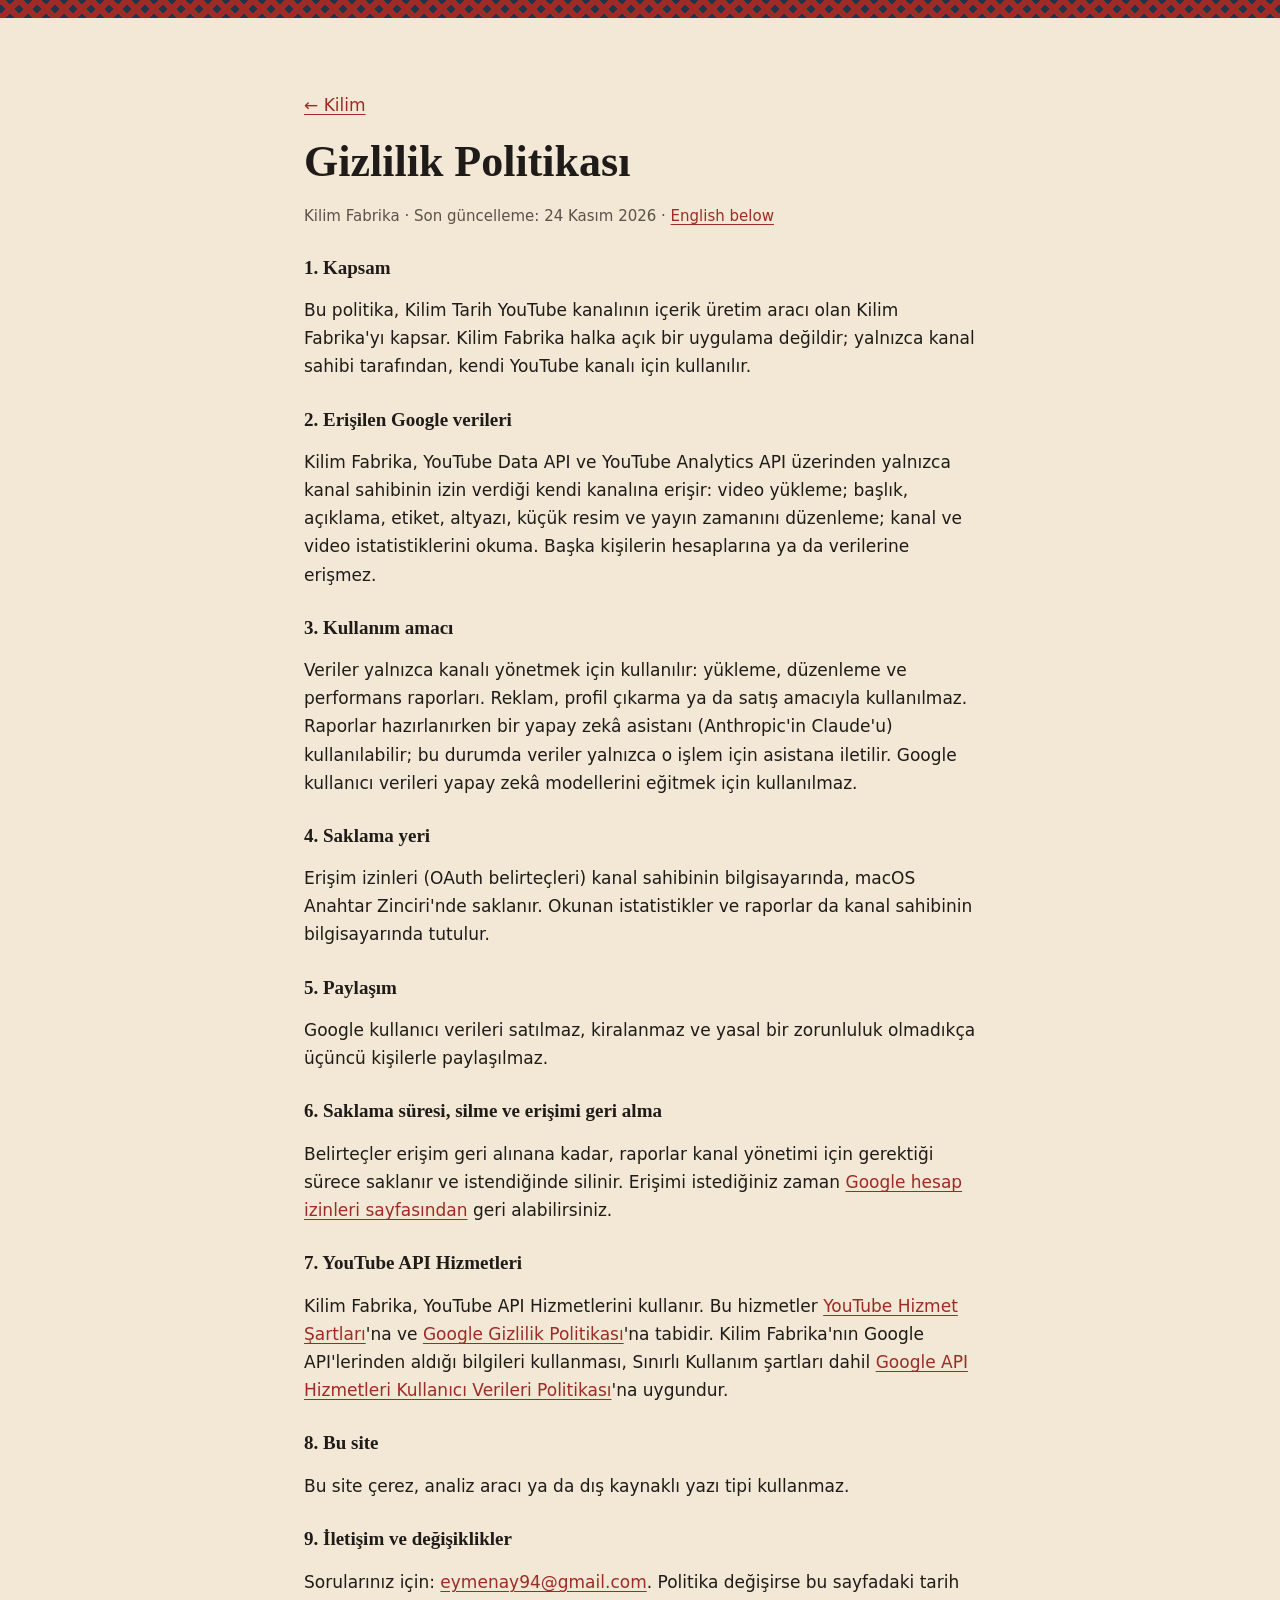
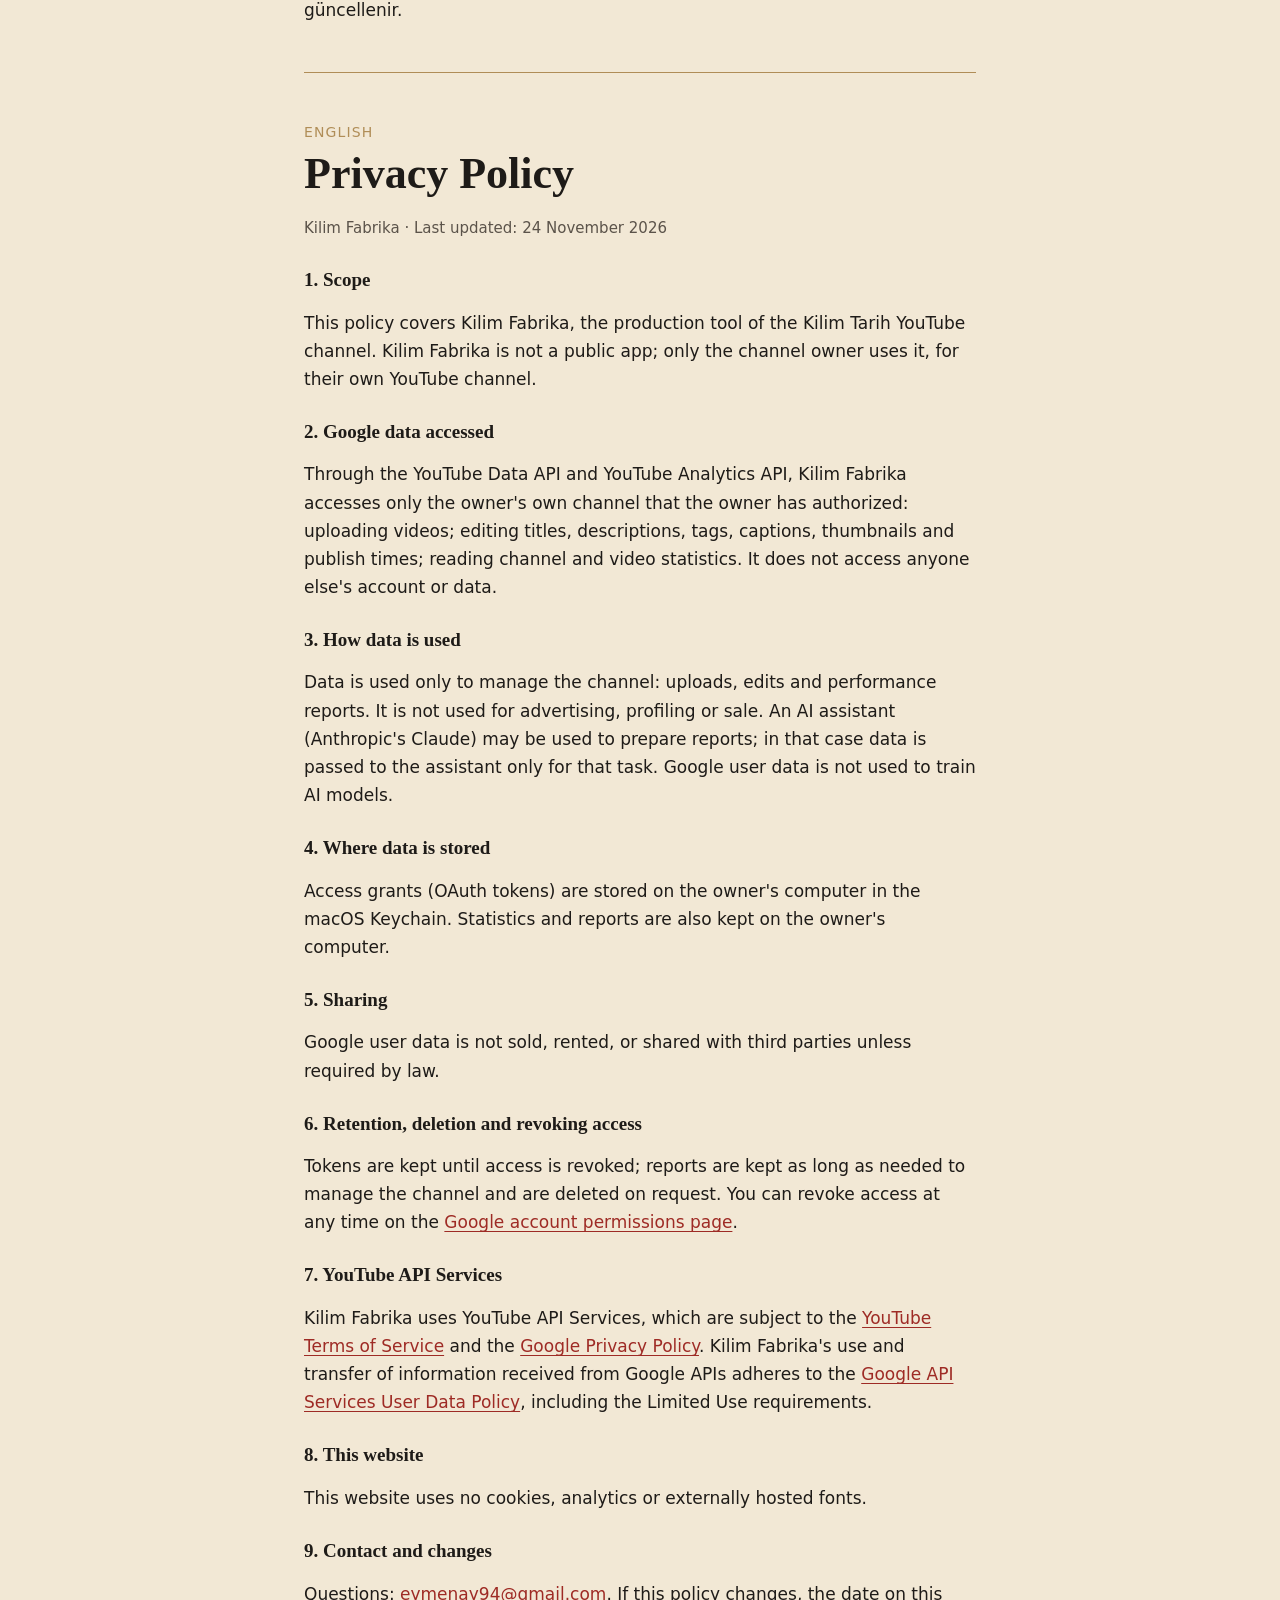
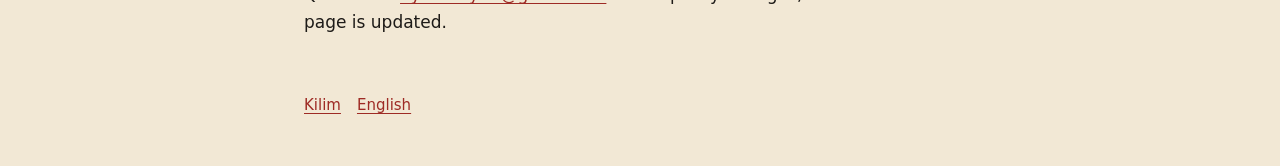
==== gizlilik/index.html @ 59be46a1 "Kilim tanıtım ve gizlilik sayfası" ====
<!DOCTYPE html>
<html lang="tr">
<head>
<meta charset="utf-8">
<meta name="viewport" content="width=device-width, initial-scale=1">
<title>Gizlilik Politikası / Privacy Policy — Kilim Fabrika</title>
<link rel="stylesheet" href="../stil.css">
</head>
<body>
<div class="kenar" aria-hidden="true"></div>
<main>
  <p><a href="../">← Kilim</a></p>
  <h1>Gizlilik Politikası</h1>
  <p class="tarih">Kilim Fabrika · Son güncelleme: 24 Kasım 2026 · <a href="#en">English below</a></p>

  <h3>1. Kapsam</h3>
  <p>Bu politika, Kilim Tarih YouTube kanalının içerik üretim aracı olan Kilim Fabrika'yı kapsar. Kilim Fabrika halka açık bir uygulama değildir; yalnızca kanal sahibi tarafından, kendi YouTube kanalı için kullanılır.</p>

  <h3>2. Erişilen Google verileri</h3>
  <p>Kilim Fabrika, YouTube Data API ve YouTube Analytics API üzerinden yalnızca kanal sahibinin izin verdiği kendi kanalına erişir: video yükleme; başlık, açıklama, etiket, altyazı, küçük resim ve yayın zamanını düzenleme; kanal ve video istatistiklerini okuma. Başka kişilerin hesaplarına ya da verilerine erişmez.</p>

  <h3>3. Kullanım amacı</h3>
  <p>Veriler yalnızca kanalı yönetmek için kullanılır: yükleme, düzenleme ve performans raporları. Reklam, profil çıkarma ya da satış amacıyla kullanılmaz. Raporlar hazırlanırken bir yapay zekâ asistanı (Anthropic'in Claude'u) kullanılabilir; bu durumda veriler yalnızca o işlem için asistana iletilir. Google kullanıcı verileri yapay zekâ modellerini eğitmek için kullanılmaz.</p>

  <h3>4. Saklama yeri</h3>
  <p>Erişim izinleri (OAuth belirteçleri) kanal sahibinin bilgisayarında, macOS Anahtar Zinciri'nde saklanır. Okunan istatistikler ve raporlar da kanal sahibinin bilgisayarında tutulur.</p>

  <h3>5. Paylaşım</h3>
  <p>Google kullanıcı verileri satılmaz, kiralanmaz ve yasal bir zorunluluk olmadıkça üçüncü kişilerle paylaşılmaz.</p>

  <h3>6. Saklama süresi, silme ve erişimi geri alma</h3>
  <p>Belirteçler erişim geri alınana kadar, raporlar kanal yönetimi için gerektiği sürece saklanır ve istendiğinde silinir. Erişimi istediğiniz zaman <a href="https://security.google.com/settings/security/permissions">Google hesap izinleri sayfasından</a> geri alabilirsiniz.</p>

  <h3>7. YouTube API Hizmetleri</h3>
  <p>Kilim Fabrika, YouTube API Hizmetlerini kullanır. Bu hizmetler <a href="https://www.youtube.com/t/terms">YouTube Hizmet Şartları</a>'na ve <a href="https://www.google.com/policies/privacy">Google Gizlilik Politikası</a>'na tabidir. Kilim Fabrika'nın Google API'lerinden aldığı bilgileri kullanması, Sınırlı Kullanım şartları dahil <a href="https://developers.google.com/terms/api-services-user-data-policy">Google API Hizmetleri Kullanıcı Verileri Politikası</a>'na uygundur.</p>

  <h3>8. Bu site</h3>
  <p>Bu site çerez, analiz aracı ya da dış kaynaklı yazı tipi kullanmaz.</p>

  <h3>9. İletişim ve değişiklikler</h3>
  <p>Sorularınız için: <a href="mailto:eymenay94@gmail.com">eymenay94@gmail.com</a>. Politika değişirse bu sayfadaki tarih güncellenir.</p>

  <hr class="ayrac">

  <section id="en" lang="en">
    <p class="dil">English</p>
    <h1>Privacy Policy</h1>
    <p class="tarih">Kilim Fabrika · Last updated: 24 November 2026</p>

    <h3>1. Scope</h3>
    <p>This policy covers Kilim Fabrika, the production tool of the Kilim Tarih YouTube channel. Kilim Fabrika is not a public app; only the channel owner uses it, for their own YouTube channel.</p>

    <h3>2. Google data accessed</h3>
    <p>Through the YouTube Data API and YouTube Analytics API, Kilim Fabrika accesses only the owner's own channel that the owner has authorized: uploading videos; editing titles, descriptions, tags, captions, thumbnails and publish times; reading channel and video statistics. It does not access anyone else's account or data.</p>

    <h3>3. How data is used</h3>
    <p>Data is used only to manage the channel: uploads, edits and performance reports. It is not used for advertising, profiling or sale. An AI assistant (Anthropic's Claude) may be used to prepare reports; in that case data is passed to the assistant only for that task. Google user data is not used to train AI models.</p>

    <h3>4. Where data is stored</h3>
    <p>Access grants (OAuth tokens) are stored on the owner's computer in the macOS Keychain. Statistics and reports are also kept on the owner's computer.</p>

    <h3>5. Sharing</h3>
    <p>Google user data is not sold, rented, or shared with third parties unless required by law.</p>

    <h3>6. Retention, deletion and revoking access</h3>
    <p>Tokens are kept until access is revoked; reports are kept as long as needed to manage the channel and are deleted on request. You can revoke access at any time on the <a href="https://security.google.com/settings/security/permissions">Google account permissions page</a>.</p>

    <h3>7. YouTube API Services</h3>
    <p>Kilim Fabrika uses YouTube API Services, which are subject to the <a href="https://www.youtube.com/t/terms">YouTube Terms of Service</a> and the <a href="https://www.google.com/policies/privacy">Google Privacy Policy</a>. Kilim Fabrika's use and transfer of information received from Google APIs adheres to the <a href="https://developers.google.com/terms/api-services-user-data-policy">Google API Services User Data Policy</a>, including the Limited Use requirements.</p>

    <h3>8. This website</h3>
    <p>This website uses no cookies, analytics or externally hosted fonts.</p>

    <h3>9. Contact and changes</h3>
    <p>Questions: <a href="mailto:eymenay94@gmail.com">eymenay94@gmail.com</a>. If this policy changes, the date on this page is updated.</p>
  </section>
</main>
<footer>
  <a href="../">Kilim</a><a href="#en">English</a>
</footer>
</body>
</html>
---- stil.css ----
/* Kilim — ortak stil. Renkler markalar/kilim/marka.yaml ile aynı. Dış yazı tipi ya da izleyici yok. */
:root {
  --zemin: #F2E8D5;
  --murekkep: #1E1B18;
  --civit: #22344A;
  --kokboya: #9E2B25;
  --altin: #B08D57;
  --baslik: "Cardo", Georgia, "Times New Roman", serif;
  --metin: "Inter", system-ui, -apple-system, "Segoe UI", Roboto, sans-serif;
}
* { box-sizing: border-box; }
html { background: var(--zemin); color: var(--murekkep); }
body {
  margin: 0;
  font-family: var(--metin);
  font-size: 17px;
  line-height: 1.65;
}
.kenar {
  height: 18px;
  background-color: var(--civit);
  background-image:
    linear-gradient(45deg, transparent 37%, var(--kokboya) 37%, var(--kokboya) 63%, transparent 63%),
    linear-gradient(-45deg, transparent 37%, var(--kokboya) 37%, var(--kokboya) 63%, transparent 63%);
  background-size: 18px 18px;
  background-position: center;
}
main { max-width: 720px; margin: 0 auto; padding: 56px 24px 40px; }
h1, h2, h3 { font-family: var(--baslik); font-weight: 700; line-height: 1.2; }
h1 { font-size: 44px; margin: 0 0 8px; }
h2 { font-size: 26px; margin: 40px 0 8px; color: var(--civit); }
h3 { font-size: 19px; margin: 28px 0 4px; }
.alt-baslik { font-family: var(--baslik); font-size: 21px; color: var(--kokboya); margin: 0 0 32px; }
a { color: var(--kokboya); text-underline-offset: 3px; }
a:hover { color: var(--civit); }
ul { padding-left: 22px; }
li { margin: 4px 0; }
.tarih { color: #5b534a; font-size: 15px; }
.ayrac { border: 0; border-top: 1px solid var(--altin); margin: 48px 0; }
.dil { font-size: 14px; letter-spacing: .08em; text-transform: uppercase; color: var(--altin); margin: 0 0 4px; }
footer { max-width: 720px; margin: 0 auto; padding: 0 24px 48px; font-size: 15px; color: #5b534a; }
footer a { margin-right: 16px; }
@media (max-width: 520px) { h1 { font-size: 34px; } main { padding-top: 40px; } }
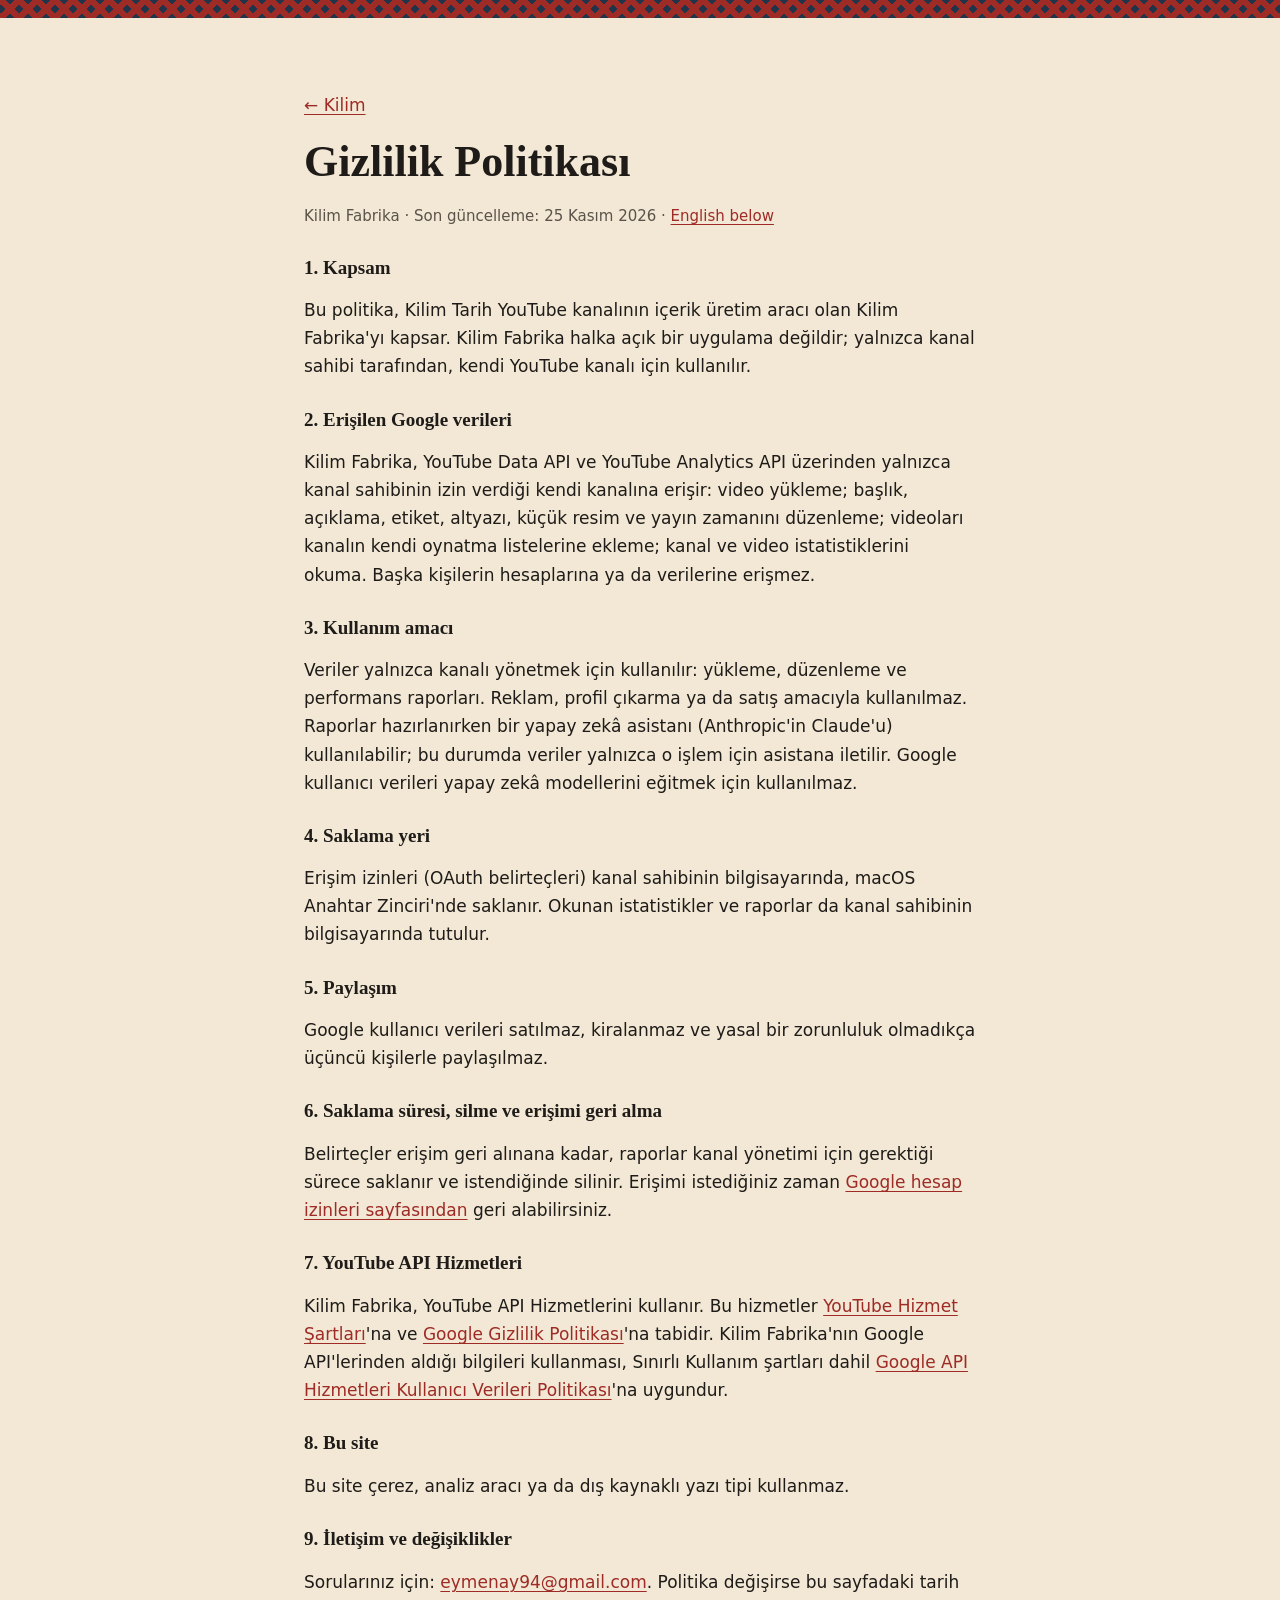
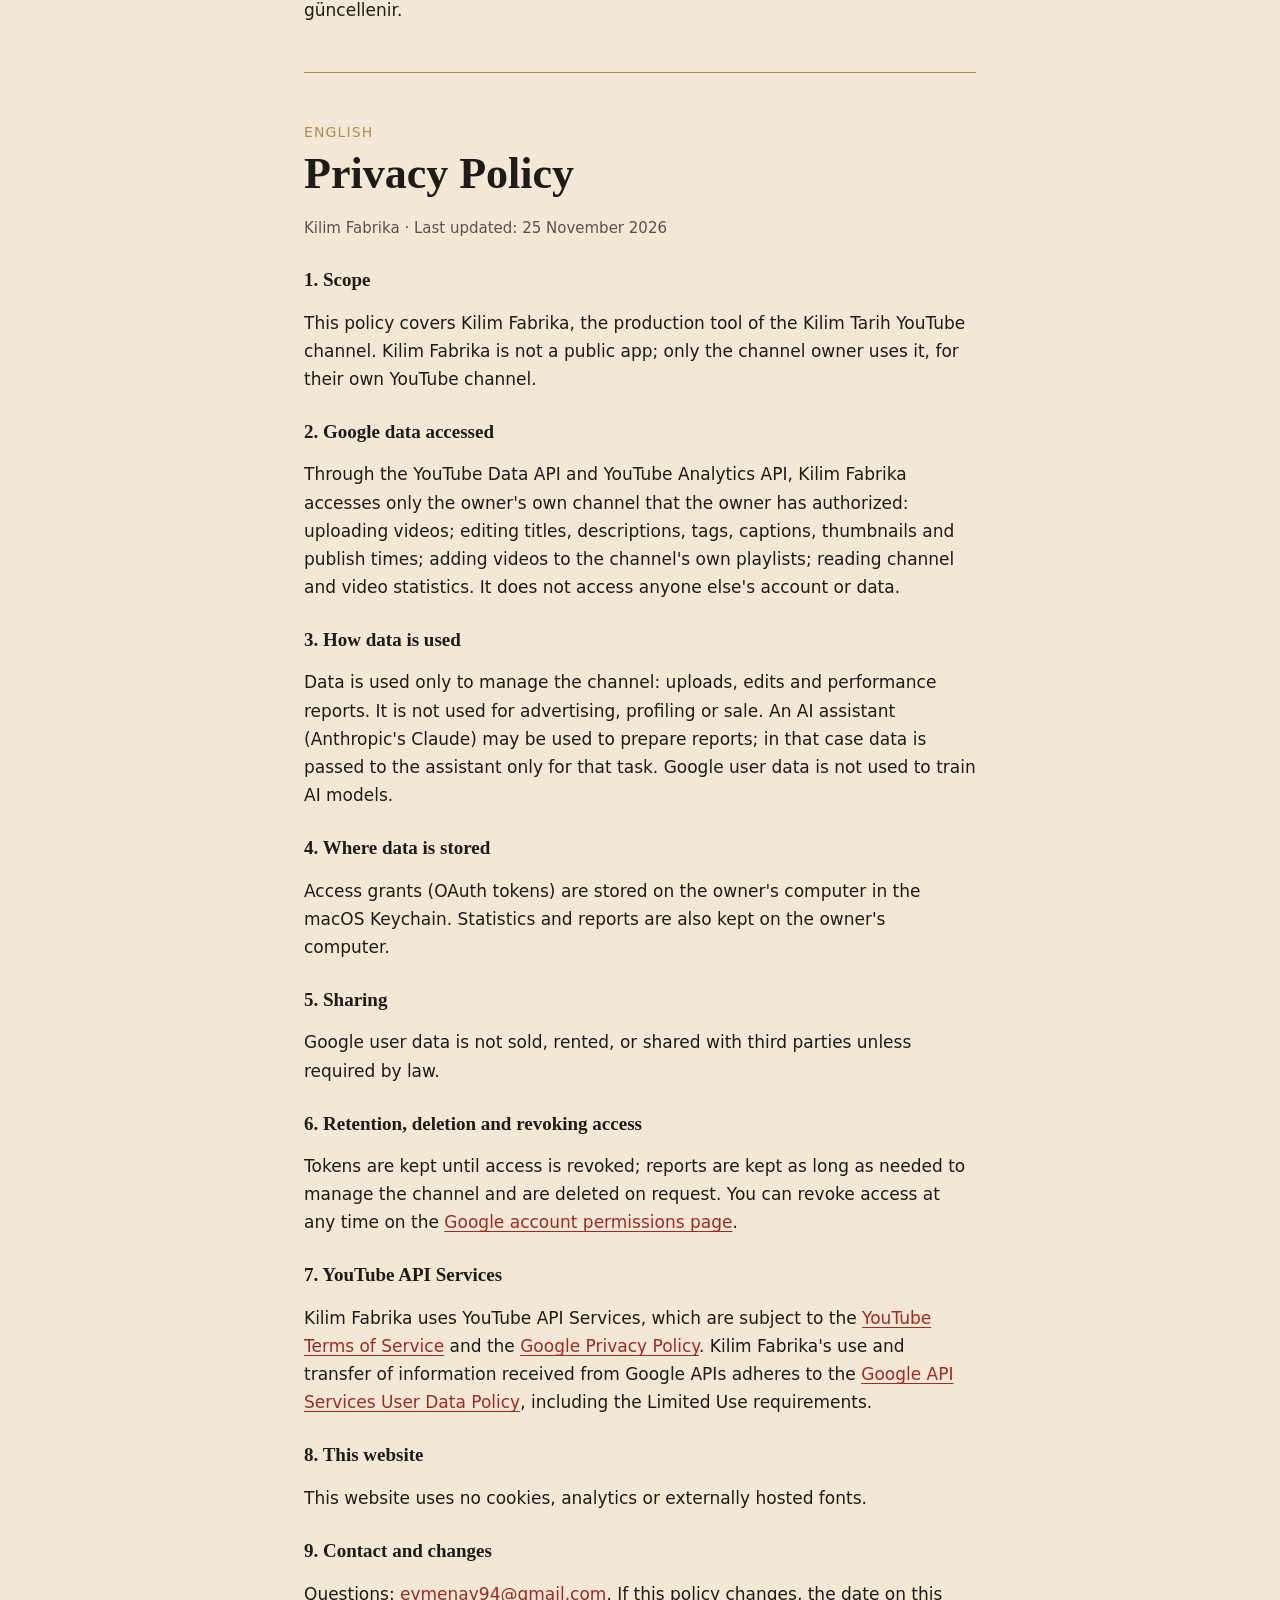
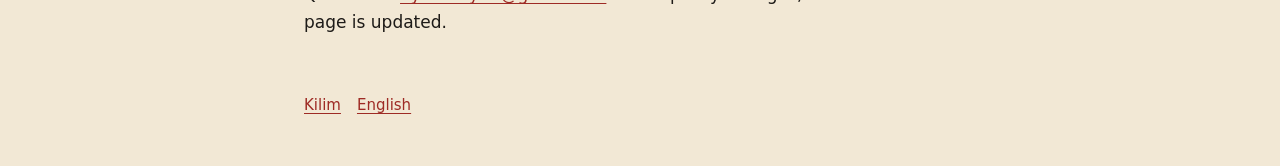
==== commit f8e3d17e: "Gizlilik: oynatma listesine ekleme" ====
--- a/gizlilik/index.html
+++ b/gizlilik/index.html
@@ -11,13 +11,13 @@
 <main>
   <p><a href="../">← Kilim</a></p>
   <h1>Gizlilik Politikası</h1>
-  <p class="tarih">Kilim Fabrika · Son güncelleme: 24 Kasım 2026 · <a href="#en">English below</a></p>
+  <p class="tarih">Kilim Fabrika · Son güncelleme: 25 Kasım 2026 · <a href="#en">English below</a></p>
 
   <h3>1. Kapsam</h3>
   <p>Bu politika, Kilim Tarih YouTube kanalının içerik üretim aracı olan Kilim Fabrika'yı kapsar. Kilim Fabrika halka açık bir uygulama değildir; yalnızca kanal sahibi tarafından, kendi YouTube kanalı için kullanılır.</p>
 
   <h3>2. Erişilen Google verileri</h3>
-  <p>Kilim Fabrika, YouTube Data API ve YouTube Analytics API üzerinden yalnızca kanal sahibinin izin verdiği kendi kanalına erişir: video yükleme; başlık, açıklama, etiket, altyazı, küçük resim ve yayın zamanını düzenleme; kanal ve video istatistiklerini okuma. Başka kişilerin hesaplarına ya da verilerine erişmez.</p>
+  <p>Kilim Fabrika, YouTube Data API ve YouTube Analytics API üzerinden yalnızca kanal sahibinin izin verdiği kendi kanalına erişir: video yükleme; başlık, açıklama, etiket, altyazı, küçük resim ve yayın zamanını düzenleme; videoları kanalın kendi oynatma listelerine ekleme; kanal ve video istatistiklerini okuma. Başka kişilerin hesaplarına ya da verilerine erişmez.</p>
 
   <h3>3. Kullanım amacı</h3>
   <p>Veriler yalnızca kanalı yönetmek için kullanılır: yükleme, düzenleme ve performans raporları. Reklam, profil çıkarma ya da satış amacıyla kullanılmaz. Raporlar hazırlanırken bir yapay zekâ asistanı (Anthropic'in Claude'u) kullanılabilir; bu durumda veriler yalnızca o işlem için asistana iletilir. Google kullanıcı verileri yapay zekâ modellerini eğitmek için kullanılmaz.</p>
@@ -45,13 +45,13 @@
   <section id="en" lang="en">
     <p class="dil">English</p>
     <h1>Privacy Policy</h1>
-    <p class="tarih">Kilim Fabrika · Last updated: 24 November 2026</p>
+    <p class="tarih">Kilim Fabrika · Last updated: 25 November 2026</p>
 
     <h3>1. Scope</h3>
     <p>This policy covers Kilim Fabrika, the production tool of the Kilim Tarih YouTube channel. Kilim Fabrika is not a public app; only the channel owner uses it, for their own YouTube channel.</p>
 
     <h3>2. Google data accessed</h3>
-    <p>Through the YouTube Data API and YouTube Analytics API, Kilim Fabrika accesses only the owner's own channel that the owner has authorized: uploading videos; editing titles, descriptions, tags, captions, thumbnails and publish times; reading channel and video statistics. It does not access anyone else's account or data.</p>
+    <p>Through the YouTube Data API and YouTube Analytics API, Kilim Fabrika accesses only the owner's own channel that the owner has authorized: uploading videos; editing titles, descriptions, tags, captions, thumbnails and publish times; adding videos to the channel's own playlists; reading channel and video statistics. It does not access anyone else's account or data.</p>
 
     <h3>3. How data is used</h3>
     <p>Data is used only to manage the channel: uploads, edits and performance reports. It is not used for advertising, profiling or sale. An AI assistant (Anthropic's Claude) may be used to prepare reports; in that case data is passed to the assistant only for that task. Google user data is not used to train AI models.</p>
